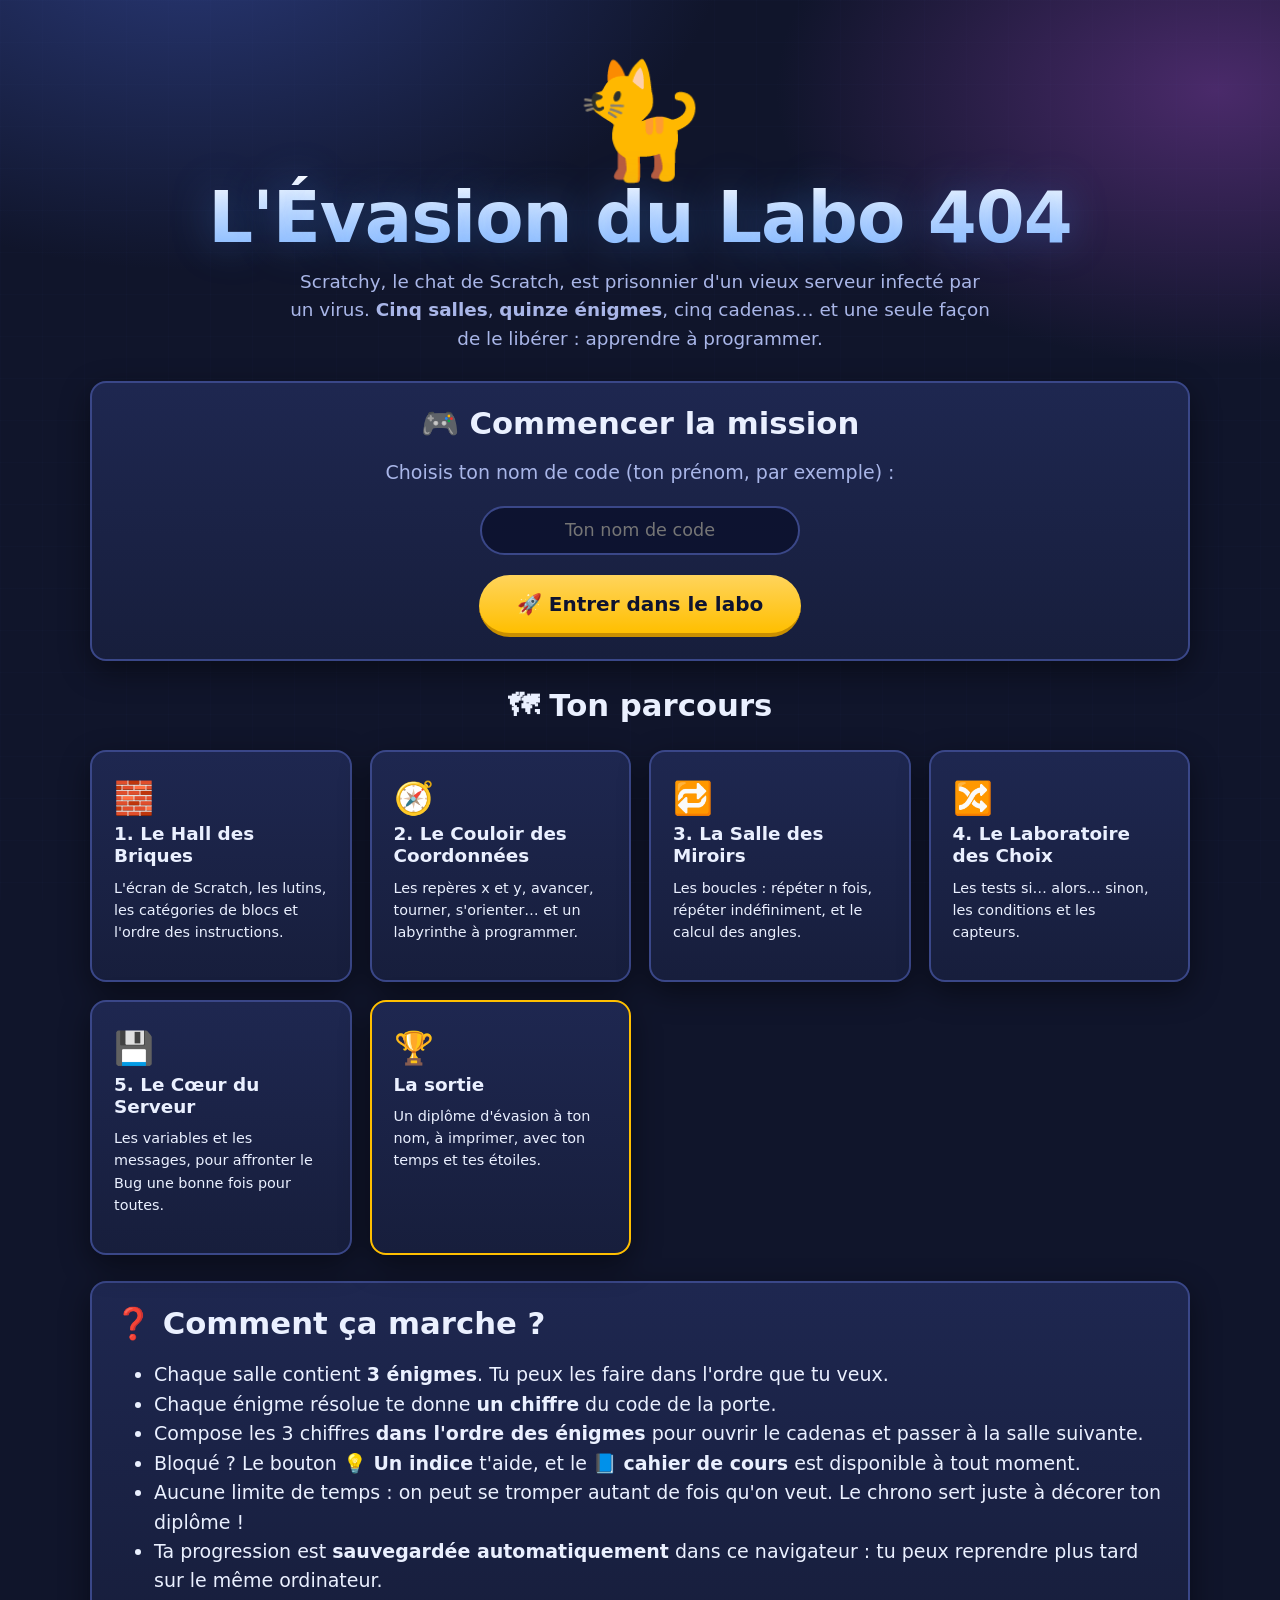
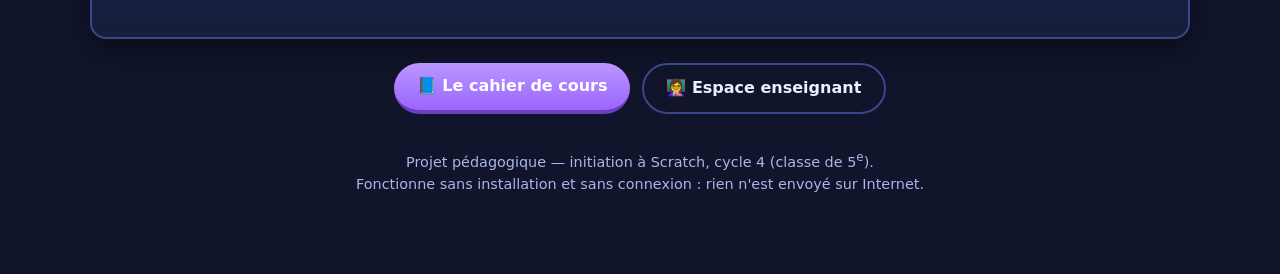
==== jeu.html @ 3a8b8c54 "Ajoute l'escape game pédagogique « L'Évasion du Labo 404 » Site statique (HTML/CSS/JS sans dépendanc" ====
<!DOCTYPE html>
<html lang="fr">
<head>
<meta charset="utf-8">
<meta name="viewport" content="width=device-width, initial-scale=1">
<title>L'Évasion du Labo 404 — la mission</title>
<link rel="stylesheet" href="css/style.css">
<link rel="stylesheet" href="css/blocs.css">
<link rel="icon" href="data:image/svg+xml,<svg xmlns='http://www.w3.org/2000/svg' viewBox='0 0 100 100'><text y='.9em' font-size='90'>🐈</text></svg>">
</head>
<body>

<header class="hud">
  <span class="hud__logo">🐈 Labo 404</span>
  <span class="hud__info">🕵 <span id="pseudo">…</span></span>
  <span class="hud__info">⏱ <span id="chrono">00:00</span></span>
  <span class="hud__info" id="num-salle">Salle 1/5</span>
  <div class="barre-progression" title="Progression totale">
    <div class="barre-progression__jauge" id="jauge"></div>
  </div>
  <span class="hud__espace"></span>
  <button class="btn btn--fantome" id="btn-memo">📘 Cours</button>
  <button class="btn btn--fantome" id="btn-son" aria-label="Couper le son">🔊</button>
  <button class="btn btn--fantome" id="btn-quitter">🚪 Accueil</button>
</header>

<main class="page conteneur" id="scene"></main>

<div id="modale-hote"></div>

<script src="js/blocs.js"></script>
<script src="js/cours.js"></script>
<script src="js/memo.js"></script>
<script src="js/salles.js"></script>
<script src="js/audio.js"></script>
<script src="js/progression.js"></script>
<script src="js/jeu.js"></script>
</body>
</html>
---- css/style.css ----
/* =========================================================
   L'ÉVASION DU LABO 404 — feuille de style principale
   Escape game pédagogique — initiation à Scratch (5e)
   ========================================================= */

:root {
  --fond:        #10152b;
  --fond-2:      #171e3c;
  --panneau:     #1e2750;
  --panneau-2:   #263268;
  --bord:        #3a4788;
  --texte:       #eaf0ff;
  --texte-doux:  #a9b6e8;
  --bleu:        #4c97ff;
  --violet:      #9966ff;
  --jaune:       #ffbf00;
  --orange:      #ffab19;
  --vert:        #59c059;
  --rouge:       #ff6680;
  --cyan:        #5cb1d6;

  --rayon:       16px;
  --rayon-s:     10px;
  --ombre:       0 10px 30px rgba(0, 0, 0, .45);
  --police:      "Trebuchet MS", "Segoe UI", system-ui, -apple-system, sans-serif;
}

* { box-sizing: border-box; }

html, body {
  margin: 0;
  padding: 0;
  min-height: 100%;
}

body {
  font-family: var(--police);
  color: var(--texte);
  background:
    radial-gradient(900px 600px at 15% -10%, #2a3a7a 0%, transparent 60%),
    radial-gradient(800px 500px at 95% 10%, #4a2a6a 0%, transparent 55%),
    var(--fond);
  background-attachment: fixed;
  font-size: clamp(16px, 1.05vw + 13px, 19px);
  line-height: 1.55;
}

/* Petite grille de "circuit imprimé" en fond */
body::before {
  content: "";
  position: fixed;
  inset: 0;
  pointer-events: none;
  z-index: 0;
  opacity: .25;
  background-image:
    linear-gradient(rgba(120, 160, 255, .07) 1px, transparent 1px),
    linear-gradient(90deg, rgba(120, 160, 255, .07) 1px, transparent 1px);
  background-size: 42px 42px;
}

.page { position: relative; z-index: 1; }

h1, h2, h3 { line-height: 1.2; margin: 0 0 .5em; }
h1 { font-size: clamp(1.9rem, 4vw, 3rem); }
h2 { font-size: clamp(1.4rem, 2.4vw, 2rem); }
h3 { font-size: 1.15rem; }
p  { margin: 0 0 1em; }
a  { color: var(--bleu); }

.conteneur {
  width: min(1100px, 94vw);
  margin-inline: auto;
  padding: 24px 0 64px;
}

.centre { text-align: center; }
.muet { color: var(--texte-doux); }
.petit { font-size: .9rem; }
.cache { display: none !important; }

/* ---------------------------------------------------------
   Boutons
   --------------------------------------------------------- */
.btn {
  display: inline-flex;
  align-items: center;
  justify-content: center;
  gap: .5em;
  font-family: inherit;
  font-size: 1rem;
  font-weight: 700;
  color: #0e1330;
  background: linear-gradient(180deg, #ffd45c, var(--jaune));
  border: none;
  border-bottom: 4px solid #c98f00;
  border-radius: 999px;
  padding: .7em 1.4em;
  cursor: pointer;
  text-decoration: none;
  transition: transform .08s ease, filter .15s ease;
}
.btn:hover  { filter: brightness(1.08); }
.btn:active { transform: translateY(3px); border-bottom-width: 1px; }
.btn:focus-visible { outline: 3px solid #fff; outline-offset: 3px; }

.btn--grand { font-size: 1.25rem; padding: .85em 1.9em; }

.btn--bleu   { background: linear-gradient(180deg, #7fb5ff, var(--bleu));  border-bottom-color: #2c6ec9; color: #fff; }
.btn--vert   { background: linear-gradient(180deg, #86dd86, var(--vert));  border-bottom-color: #3a8f3a; color: #0e2a0e; }
.btn--violet { background: linear-gradient(180deg, #bb96ff, var(--violet));border-bottom-color: #6b3fc0; color: #fff; }

.btn--fantome {
  background: transparent;
  color: var(--texte);
  border: 2px solid var(--bord);
  border-bottom-width: 2px;
}
.btn--fantome:active { transform: translateY(2px); }

.btn[disabled] { opacity: .45; cursor: not-allowed; transform: none; }

/* ---------------------------------------------------------
   Cartes et panneaux
   --------------------------------------------------------- */
.carte {
  background: linear-gradient(180deg, var(--panneau), var(--fond-2));
  border: 2px solid var(--bord);
  border-radius: var(--rayon);
  padding: 22px;
  box-shadow: var(--ombre);
}

.encart {
  background: rgba(76, 151, 255, .10);
  border-left: 6px solid var(--bleu);
  border-radius: var(--rayon-s);
  padding: 14px 18px;
  margin: 0 0 16px;
}
.encart--astuce { background: rgba(255, 191, 0, .12); border-left-color: var(--jaune); }
.encart--piege  { background: rgba(255, 102, 128, .12); border-left-color: var(--rouge); }

/* ---------------------------------------------------------
   Page d'accueil
   --------------------------------------------------------- */
.heros {
  text-align: center;
  padding: 40px 0 10px;
}
.heros__titre {
  font-size: clamp(2.2rem, 7vw, 4.4rem);
  letter-spacing: -1px;
  margin-bottom: .1em;
  background: linear-gradient(180deg, #fff, #7fb5ff);
  -webkit-background-clip: text;
  background-clip: text;
  color: transparent;
  text-shadow: 0 0 40px rgba(76, 151, 255, .35);
}
.heros__sous { font-size: 1.15rem; color: var(--texte-doux); max-width: 60ch; margin-inline: auto; }
.heros__chat { font-size: clamp(4rem, 12vw, 7rem); line-height: 1; animation: flotte 3.4s ease-in-out infinite; }
@keyframes flotte { 0%,100% { transform: translateY(0) rotate(-3deg); } 50% { transform: translateY(-14px) rotate(3deg); } }

.grille-cartes {
  display: grid;
  grid-template-columns: repeat(auto-fit, minmax(240px, 1fr));
  gap: 18px;
  margin: 26px 0;
}

.champ-pseudo {
  font-family: inherit;
  font-size: 1.1rem;
  padding: .7em 1em;
  border-radius: 999px;
  border: 2px solid var(--bord);
  background: #0d1330;
  color: var(--texte);
  width: min(320px, 90vw);
  text-align: center;
}
.champ-pseudo:focus { outline: 3px solid var(--bleu); outline-offset: 2px; }

/* ---------------------------------------------------------
   Barre de jeu (HUD)
   --------------------------------------------------------- */
.hud {
  position: sticky;
  top: 0;
  z-index: 40;
  display: flex;
  flex-wrap: wrap;
  align-items: center;
  gap: 10px 16px;
  padding: 10px clamp(12px, 3vw, 28px);
  background: rgba(13, 18, 42, .92);
  backdrop-filter: blur(8px);
  border-bottom: 2px solid var(--bord);
}
.hud__logo { font-weight: 800; letter-spacing: .5px; }
.hud__info {
  display: inline-flex;
  align-items: center;
  gap: .4em;
  background: #0d1330;
  border: 2px solid var(--bord);
  border-radius: 999px;
  padding: .25em .9em;
  font-variant-numeric: tabular-nums;
  font-weight: 700;
  font-size: .95rem;
}
.hud__espace { flex: 1 1 auto; }
.hud .btn { font-size: .9rem; padding: .5em 1em; }

.barre-progression {
  height: 10px;
  background: #0d1330;
  border-radius: 999px;
  overflow: hidden;
  border: 1px solid var(--bord);
  width: min(220px, 40vw);
}
.barre-progression__jauge {
  height: 100%;
  width: 0;
  background: linear-gradient(90deg, var(--vert), var(--jaune));
  transition: width .5s ease;
}

/* ---------------------------------------------------------
   Salle
   --------------------------------------------------------- */
.salle__entete {
  display: flex;
  align-items: center;
  gap: 18px;
  flex-wrap: wrap;
  margin-bottom: 8px;
}
.salle__badge {
  font-size: 2.6rem;
  width: 76px; height: 76px;
  display: grid; place-items: center;
  border-radius: 22px;
  background: #0d1330;
  border: 3px solid var(--bord);
  flex: 0 0 auto;
}
.salle__num { color: var(--texte-doux); text-transform: uppercase; letter-spacing: 2px; font-size: .8rem; font-weight: 700; }

.narration {
  font-size: 1.05rem;
  border-radius: var(--rayon);
  padding: 18px 22px;
  background: rgba(0, 0, 0, .3);
  border: 2px dashed var(--bord);
  margin-bottom: 22px;
}

/* Cartes-énigmes */
.grille-enigmes {
  display: grid;
  grid-template-columns: repeat(auto-fit, minmax(250px, 1fr));
  gap: 18px;
}
.tuile {
  position: relative;
  text-align: left;
  font-family: inherit;
  color: var(--texte);
  background: linear-gradient(180deg, var(--panneau-2), var(--panneau));
  border: 2px solid var(--bord);
  border-radius: var(--rayon);
  padding: 18px;
  cursor: pointer;
  transition: transform .12s ease, box-shadow .18s ease, border-color .18s;
}
.tuile:hover { transform: translateY(-4px); box-shadow: 0 12px 26px rgba(0,0,0,.5); border-color: var(--bleu); }
.tuile__icone { font-size: 2.2rem; }
.tuile__titre { font-weight: 800; margin: 6px 0 4px; font-size: 1.1rem; }
.tuile__etat { font-size: .88rem; color: var(--texte-doux); }
.tuile--ok { border-color: var(--vert); background: linear-gradient(180deg, #23503a, #1a3b2c); }
.tuile--ok .tuile__etat { color: #9df09d; }
.tuile__puce {
  position: absolute; top: 12px; right: 12px;
  font-size: 1.4rem;
}

/* Cadenas */
.cadenas {
  margin-top: 24px;
  text-align: center;
  background: linear-gradient(180deg, #2a2144, #1a1430);
  border: 2px solid #6b4fa8;
}
.cadenas__molettes { display: flex; justify-content: center; gap: 12px; margin: 16px 0; }
.molette {
  width: 62px; height: 78px;
  font-size: 2rem; font-weight: 800; text-align: center;
  font-family: "Courier New", monospace;
  color: var(--jaune);
  background: #0b0f24;
  border: 3px solid #6b4fa8;
  border-radius: 12px;
}
.molette:focus { outline: 3px solid var(--jaune); outline-offset: 2px; }
.cadenas--secoue { animation: secoue .4s; }
@keyframes secoue {
  0%,100% { transform: translateX(0); }
  20% { transform: translateX(-10px); }
  40% { transform: translateX(10px); }
  60% { transform: translateX(-6px); }
  80% { transform: translateX(6px); }
}

/* Inventaire des fragments */
.fragments { display: flex; gap: 8px; flex-wrap: wrap; align-items: center; justify-content: center; }
.fragment {
  width: 44px; height: 52px;
  display: grid; place-items: center;
  border-radius: 8px;
  font-weight: 800; font-size: 1.3rem;
  background: #0b0f24;
  border: 2px dashed var(--bord);
  color: var(--texte-doux);
}
.fragment--trouve { border-style: solid; border-color: var(--jaune); color: var(--jaune); box-shadow: 0 0 14px rgba(255,191,0,.35); }

/* ---------------------------------------------------------
   Fenêtre modale (énigme, mémo…)
   --------------------------------------------------------- */
.modale {
  position: fixed;
  inset: 0;
  z-index: 100;
  display: grid;
  place-items: start center;
  padding: 3vh 2vw;
  background: rgba(6, 9, 22, .82);
  overflow-y: auto;
  animation: apparait .18s ease;
}
@keyframes apparait { from { opacity: 0; } to { opacity: 1; } }

.modale__boite {
  width: min(880px, 96vw);
  background: linear-gradient(180deg, var(--panneau), var(--fond-2));
  border: 2px solid var(--bord);
  border-radius: var(--rayon);
  box-shadow: var(--ombre);
  padding: clamp(16px, 3vw, 30px);
  margin-bottom: 4vh;
}
.modale__entete { display: flex; align-items: flex-start; gap: 12px; margin-bottom: 12px; }
.modale__titre { flex: 1; margin: 0; }
.modale__fermer {
  background: transparent; border: 2px solid var(--bord); color: var(--texte);
  border-radius: 50%; width: 40px; height: 40px; font-size: 1.2rem; cursor: pointer; flex: 0 0 auto;
}
.modale__fermer:hover { border-color: var(--rouge); color: var(--rouge); }

.consigne {
  background: rgba(76,151,255,.12);
  border-left: 6px solid var(--bleu);
  border-radius: var(--rayon-s);
  padding: 12px 16px;
  margin-bottom: 18px;
  font-size: 1.02rem;
}

.actions {
  display: flex;
  flex-wrap: wrap;
  gap: 12px;
  align-items: center;
  margin-top: 20px;
}

/* Retour (bon / mauvais) */
.retour {
  margin-top: 16px;
  padding: 14px 18px;
  border-radius: var(--rayon-s);
  font-weight: 600;
  border: 2px solid;
}
.retour--ok      { background: rgba(89,192,89,.16); border-color: var(--vert); }
.retour--erreur  { background: rgba(255,102,128,.14); border-color: var(--rouge); }
.retour--indice  { background: rgba(255,191,0,.14); border-color: var(--jaune); }

/* ---------------------------------------------------------
   Énigmes : QCM
   --------------------------------------------------------- */
.options { display: grid; gap: 12px; }
.option {
  display: flex; align-items: center; gap: 14px;
  text-align: left;
  font-family: inherit; font-size: 1rem; color: var(--texte);
  background: var(--panneau-2);
  border: 2px solid var(--bord);
  border-radius: var(--rayon-s);
  padding: 12px 16px;
  cursor: pointer;
  transition: border-color .15s, transform .1s, background .15s;
}
.option:hover { border-color: var(--bleu); transform: translateX(4px); }
.option__lettre {
  flex: 0 0 auto;
  width: 34px; height: 34px;
  display: grid; place-items: center;
  border-radius: 50%;
  background: #0d1330; border: 2px solid var(--bord);
  font-weight: 800;
}
.option--choisie { border-color: var(--jaune); background: rgba(255,191,0,.12); }
.option--juste   { border-color: var(--vert); background: rgba(89,192,89,.18); }
.option--faux    { border-color: var(--rouge); background: rgba(255,102,128,.14); }
.option[disabled] { cursor: default; transform: none; }

/* ---------------------------------------------------------
   Énigmes : association (relier)
   --------------------------------------------------------- */
.assoc { display: grid; grid-template-columns: 1fr 1fr; gap: 14px; }
.assoc__colonne { display: grid; gap: 10px; align-content: start; }
.assoc__titre { font-size: .82rem; text-transform: uppercase; letter-spacing: 1.5px; color: var(--texte-doux); font-weight: 800; }
.jeton {
  font-family: inherit; font-size: 1rem; color: var(--texte);
  background: var(--panneau-2); border: 2px solid var(--bord);
  border-radius: var(--rayon-s); padding: 12px 14px; cursor: pointer;
  display: flex; align-items: center; gap: 10px;
  transition: transform .1s, border-color .15s;
}
.jeton:hover { border-color: var(--bleu); }
.jeton--actif { border-color: var(--jaune); background: rgba(255,191,0,.14); transform: scale(1.03); }
.jeton--lie { border-color: var(--vert); background: rgba(89,192,89,.15); }
.jeton--lie::after { content: attr(data-paire); margin-left: auto; font-weight: 800; color: var(--vert); }
.jeton[disabled] { cursor: default; opacity: .9; }
.pastille { width: 22px; height: 22px; border-radius: 6px; border: 2px solid rgba(255,255,255,.5); flex: 0 0 auto; }

/* ---------------------------------------------------------
   Énigmes : remise en ordre
   --------------------------------------------------------- */
.liste-ordre { display: grid; gap: 10px; margin: 0; padding: 0; list-style: none; }
.item-ordre {
  display: flex; align-items: center; gap: 10px;
  background: rgba(0,0,0,.25);
  border: 2px solid transparent;
  border-radius: var(--rayon-s);
  padding: 8px;
}
.item-ordre--saisi { border-color: var(--jaune); opacity: .55; }
.item-ordre__poignee {
  cursor: grab; font-size: 1.3rem; color: var(--texte-doux);
  padding: 0 4px; user-select: none; touch-action: none;
}
.item-ordre__fleches { display: grid; gap: 4px; margin-left: auto; }
.mini-btn {
  width: 34px; height: 26px;
  background: var(--panneau-2); color: var(--texte);
  border: 2px solid var(--bord); border-radius: 6px;
  cursor: pointer; font-size: .8rem; line-height: 1;
}
.mini-btn:hover { border-color: var(--bleu); }
.item-ordre__rang {
  width: 28px; height: 28px; flex: 0 0 auto;
  display: grid; place-items: center;
  border-radius: 50%; background: #0d1330; border: 2px solid var(--bord);
  font-weight: 800; font-size: .85rem;
}

/* ---------------------------------------------------------
   Énigmes : grille / labyrinthe
   --------------------------------------------------------- */
.labo { display: grid; grid-template-columns: minmax(240px, 1fr) minmax(240px, 1fr); gap: 18px; align-items: start; }
@media (max-width: 720px) { .labo { grid-template-columns: 1fr; } .assoc { grid-template-columns: 1fr; } }

.grille-jeu {
  display: grid;
  gap: 4px;
  background: #0b0f24;
  border: 3px solid var(--bord);
  border-radius: var(--rayon-s);
  padding: 8px;
}
.case {
  aspect-ratio: 1 / 1;
  border-radius: 6px;
  background: #172047;
  display: grid; place-items: center;
  font-size: clamp(1.1rem, 3.4vw, 1.8rem);
  position: relative;
}
.case--mur { background: #4a2a2a; border: 2px solid #7a4040; }
.case--sortie { background: rgba(89,192,89,.22); border: 2px dashed var(--vert); }
.pion {
  position: absolute; inset: 0;
  display: grid; place-items: center;
  font-size: clamp(1.3rem, 4vw, 2rem);
  transition: transform .3s ease;
}
.pion__dir {
  position: absolute;
  right: 2px;
  bottom: 0;
  font-size: .62em;
  text-shadow: 0 0 4px #000;
}
.pion--cogne { animation: cogne .4s; }
@keyframes cogne { 0%,100% { transform: scale(1); } 50% { transform: scale(1.3) rotate(12deg); } }

.programme {
  min-height: 120px;
  background: rgba(0,0,0,.28);
  border: 2px dashed var(--bord);
  border-radius: var(--rayon-s);
  padding: 10px;
  display: grid;
  gap: 6px;
  align-content: start;
}
.programme__vide { color: var(--texte-doux); font-size: .92rem; text-align: center; padding: 18px 6px; }
.palette { display: grid; gap: 8px; }
.palette__titre, .programme__titre {
  font-size: .8rem; text-transform: uppercase; letter-spacing: 1.5px;
  color: var(--texte-doux); font-weight: 800; margin-bottom: 8px;
}
.programme__titre { margin-top: 20px; }
.ligne-prog { display: flex; align-items: center; gap: 8px; }
.ligne-prog__supprimer {
  background: transparent; border: 2px solid var(--bord); color: var(--rouge);
  border-radius: 6px; width: 28px; height: 28px; cursor: pointer; flex: 0 0 auto; font-size: .9rem;
}
.bloc--surligne { outline: 3px solid #fff; outline-offset: 2px; }

/* ---------------------------------------------------------
   Fiches de cours (mémo)
   --------------------------------------------------------- */
.fiche { margin-bottom: 26px; }
.fiche__entete { display: flex; align-items: center; gap: 14px; margin-bottom: 10px; }
.fiche__icone { font-size: 2rem; }
.fiche ul { margin: 0 0 1em; padding-left: 1.3em; }
.fiche li { margin-bottom: .45em; }
.fiche__demo { display: flex; flex-wrap: wrap; gap: 18px; align-items: flex-start; margin: 14px 0; }

.sommaire { display: flex; flex-wrap: wrap; gap: 10px; margin-bottom: 26px; }
.sommaire a {
  text-decoration: none; color: var(--texte);
  background: var(--panneau-2); border: 2px solid var(--bord);
  border-radius: 999px; padding: .45em 1em; font-weight: 700; font-size: .95rem;
}
.sommaire a:hover { border-color: var(--bleu); }

.tableau {
  width: 100%; border-collapse: collapse; margin-bottom: 1em;
  background: rgba(0,0,0,.2); border-radius: var(--rayon-s); overflow: hidden;
}
.tableau th, .tableau td { padding: 10px 12px; text-align: left; border-bottom: 1px solid var(--bord); }
.tableau th { background: rgba(76,151,255,.16); font-size: .9rem; text-transform: uppercase; letter-spacing: 1px; }
.tableau tr:last-child td { border-bottom: none; }

/* ---------------------------------------------------------
   Écran de victoire / diplôme
   --------------------------------------------------------- */
.diplome {
  background: linear-gradient(180deg, #fffdf5, #ffeec9);
  color: #2a2000;
  border: 8px double #c98f00;
  border-radius: var(--rayon);
  padding: 30px;
  text-align: center;
  max-width: 720px;
  margin-inline: auto;
}
.diplome h2 { color: #7a5600; font-size: 2rem; }
.diplome__nom { font-size: 2rem; font-weight: 800; margin: 10px 0; color: #14306b; }
.diplome__stats { display: flex; justify-content: center; gap: 26px; flex-wrap: wrap; margin: 18px 0; }
.diplome__stat b { display: block; font-size: 1.5rem; }

.confetti {
  position: fixed; top: -20px; width: 12px; height: 18px;
  z-index: 200; pointer-events: none; border-radius: 3px;
  animation: tombe linear forwards;
}
@keyframes tombe {
  to { transform: translateY(105vh) rotate(720deg); opacity: .1; }
}

@media print {
  body { background: #fff; color: #000; }
  body::before { display: none; }
  .hud, .actions, .btn, .no-print { display: none !important; }
  .diplome { border-color: #333; box-shadow: none; }
}

/* Accessibilité : réduire les animations si demandé */
@media (prefers-reduced-motion: reduce) {
  *, *::before, *::after { animation-duration: .01ms !important; transition-duration: .01ms !important; }
}
---- css/blocs.css ----
/* =========================================================
   Rendu des blocs façon Scratch 3 (HTML + CSS uniquement)
   ========================================================= */

.bloc {
  --couleur: #4c97ff;
  --couleur-fonce: #3373cc;
  position: relative;
  display: inline-flex;
  align-items: center;
  flex-wrap: wrap;
  gap: 6px;
  background: var(--couleur);
  color: #fff;
  font-family: "Trebuchet MS", "Segoe UI", system-ui, sans-serif;
  font-weight: 700;
  font-size: .95rem;
  line-height: 1.2;
  padding: 10px 14px;
  border-radius: 6px;
  border-bottom: 3px solid var(--couleur-fonce);
  box-shadow: 0 2px 0 rgba(0, 0, 0, .18);
  text-align: left;
  user-select: none;
}

/* Le petit ergot sous le bloc, pour l'emboîtement */
.bloc::after {
  content: "";
  position: absolute;
  left: 16px;
  bottom: -6px;
  width: 22px;
  height: 6px;
  background: var(--couleur);
  border-radius: 0 0 4px 4px;
}

/* Bloc "chapeau" : arrondi en haut, rien ne peut s'y emboîter */
.bloc--chapeau { border-radius: 18px 18px 6px 6px; padding-top: 14px; }

/* Bloc booléen : hexagone (les conditions) */
.bloc--booleen {
  border-radius: 999px;
  clip-path: polygon(10px 0, 100% 0, calc(100% - 10px) 100%, 0 100%);
  padding: 8px 20px;
  border-bottom: none;
  font-size: .9rem;
}
.bloc--booleen::after { display: none; }

/* Champ ovale (valeur modifiable) */
.bloc__champ {
  display: inline-flex;
  align-items: center;
  justify-content: center;
  min-width: 28px;
  padding: 2px 10px;
  background: #fff;
  color: #303030;
  border-radius: 999px;
  font-weight: 700;
  font-size: .9rem;
}
.bloc__champ--liste {
  background: rgba(0, 0, 0, .18);
  color: #fff;
  border-radius: 6px;
}

/* Emplacement à compléter (trou) */
.trou {
  display: inline-flex;
  align-items: center;
  justify-content: center;
  min-width: 54px;
  min-height: 30px;
  padding: 2px 8px;
  background: rgba(0, 0, 0, .35);
  border: 2px dashed rgba(255, 255, 255, .75);
  border-radius: 8px;
  color: rgba(255, 255, 255, .85);
  cursor: pointer;
  font-weight: 700;
}
.trou:hover { background: rgba(0, 0, 0, .5); border-color: #fff; }
.trou--actif { border-color: var(--jaune, #ffbf00); background: rgba(255, 191, 0, .25); }
.trou--rempli { border-style: solid; padding: 2px 4px; background: rgba(0, 0, 0, .22); }
.trou input {
  width: 52px;
  font-family: inherit;
  font-weight: 800;
  font-size: 1rem;
  text-align: center;
  border: none;
  border-radius: 999px;
  padding: 4px 0;
  background: #fff;
  color: #303030;
}
.trou .bloc { font-size: .85rem; padding: 6px 10px; }
.trou .bloc::after { display: none; }

/* Bloc en C (répéter, si…alors) */
.bloc-c {
  --couleur: #ffab19;
  --couleur-fonce: #cf8b17;
  display: inline-block;
  min-width: 190px;
}
.bloc-c__haut,
.bloc-c__bas {
  background: var(--couleur);
  color: #fff;
  font-weight: 700;
  font-size: .95rem;
  padding: 10px 14px;
  display: flex;
  align-items: center;
  gap: 6px;
  flex-wrap: wrap;
}
.bloc-c__haut { border-radius: 6px 6px 0 0; }
.bloc-c__bas  { border-radius: 0 0 6px 6px; min-height: 16px; padding: 6px 14px; border-bottom: 3px solid var(--couleur-fonce); position: relative; }
.bloc-c__bas::after {
  content: "";
  position: absolute; left: 16px; bottom: -6px;
  width: 22px; height: 6px;
  background: var(--couleur); border-radius: 0 0 4px 4px;
}
.bloc-c__corps {
  border-left: 16px solid var(--couleur);
  padding: 8px 8px 8px 10px;
  display: grid;
  gap: 10px;
  justify-items: start;
  background: rgba(0, 0, 0, .16);
  min-height: 34px;
}

/* Pile de blocs emboîtés */
.pile { display: grid; gap: 8px; justify-items: start; }
.pile .bloc, .pile .bloc-c { width: auto; }

/* Palette de couleurs Scratch par catégorie */
.bloc--mouvement,  .bloc-c--mouvement  { --couleur: #4c97ff; --couleur-fonce: #3373cc; }
.bloc--apparence,  .bloc-c--apparence  { --couleur: #9966ff; --couleur-fonce: #774dcb; }
.bloc--son,        .bloc-c--son        { --couleur: #cf63cf; --couleur-fonce: #bd42bd; }
.bloc--evenements, .bloc-c--evenements { --couleur: #ffbf00; --couleur-fonce: #cc9900; }
.bloc--controle,   .bloc-c--controle   { --couleur: #ffab19; --couleur-fonce: #cf8b17; }
.bloc--capteurs,   .bloc-c--capteurs   { --couleur: #5cb1d6; --couleur-fonce: #2e8eb8; }
.bloc--operateurs, .bloc-c--operateurs { --couleur: #59c059; --couleur-fonce: #389438; }
.bloc--variables,  .bloc-c--variables  { --couleur: #ff8c1a; --couleur-fonce: #db6e00; }
.bloc--stylo,      .bloc-c--stylo      { --couleur: #0fbd8c; --couleur-fonce: #0b8e69; }

/* Bloc cliquable (palette d'une énigme) */
.bloc--cliquable { cursor: pointer; transition: transform .1s ease, filter .15s; }
.bloc--cliquable:hover { filter: brightness(1.12); transform: translateX(3px); }
.bloc--cliquable:active { transform: scale(.97); }

/* Pastille de couleur utilisée dans les fiches */
.puce-couleur {
  display: inline-block;
  width: 14px; height: 14px;
  border-radius: 4px;
  vertical-align: -2px;
  margin-right: 6px;
  border: 1px solid rgba(255, 255, 255, .4);
}
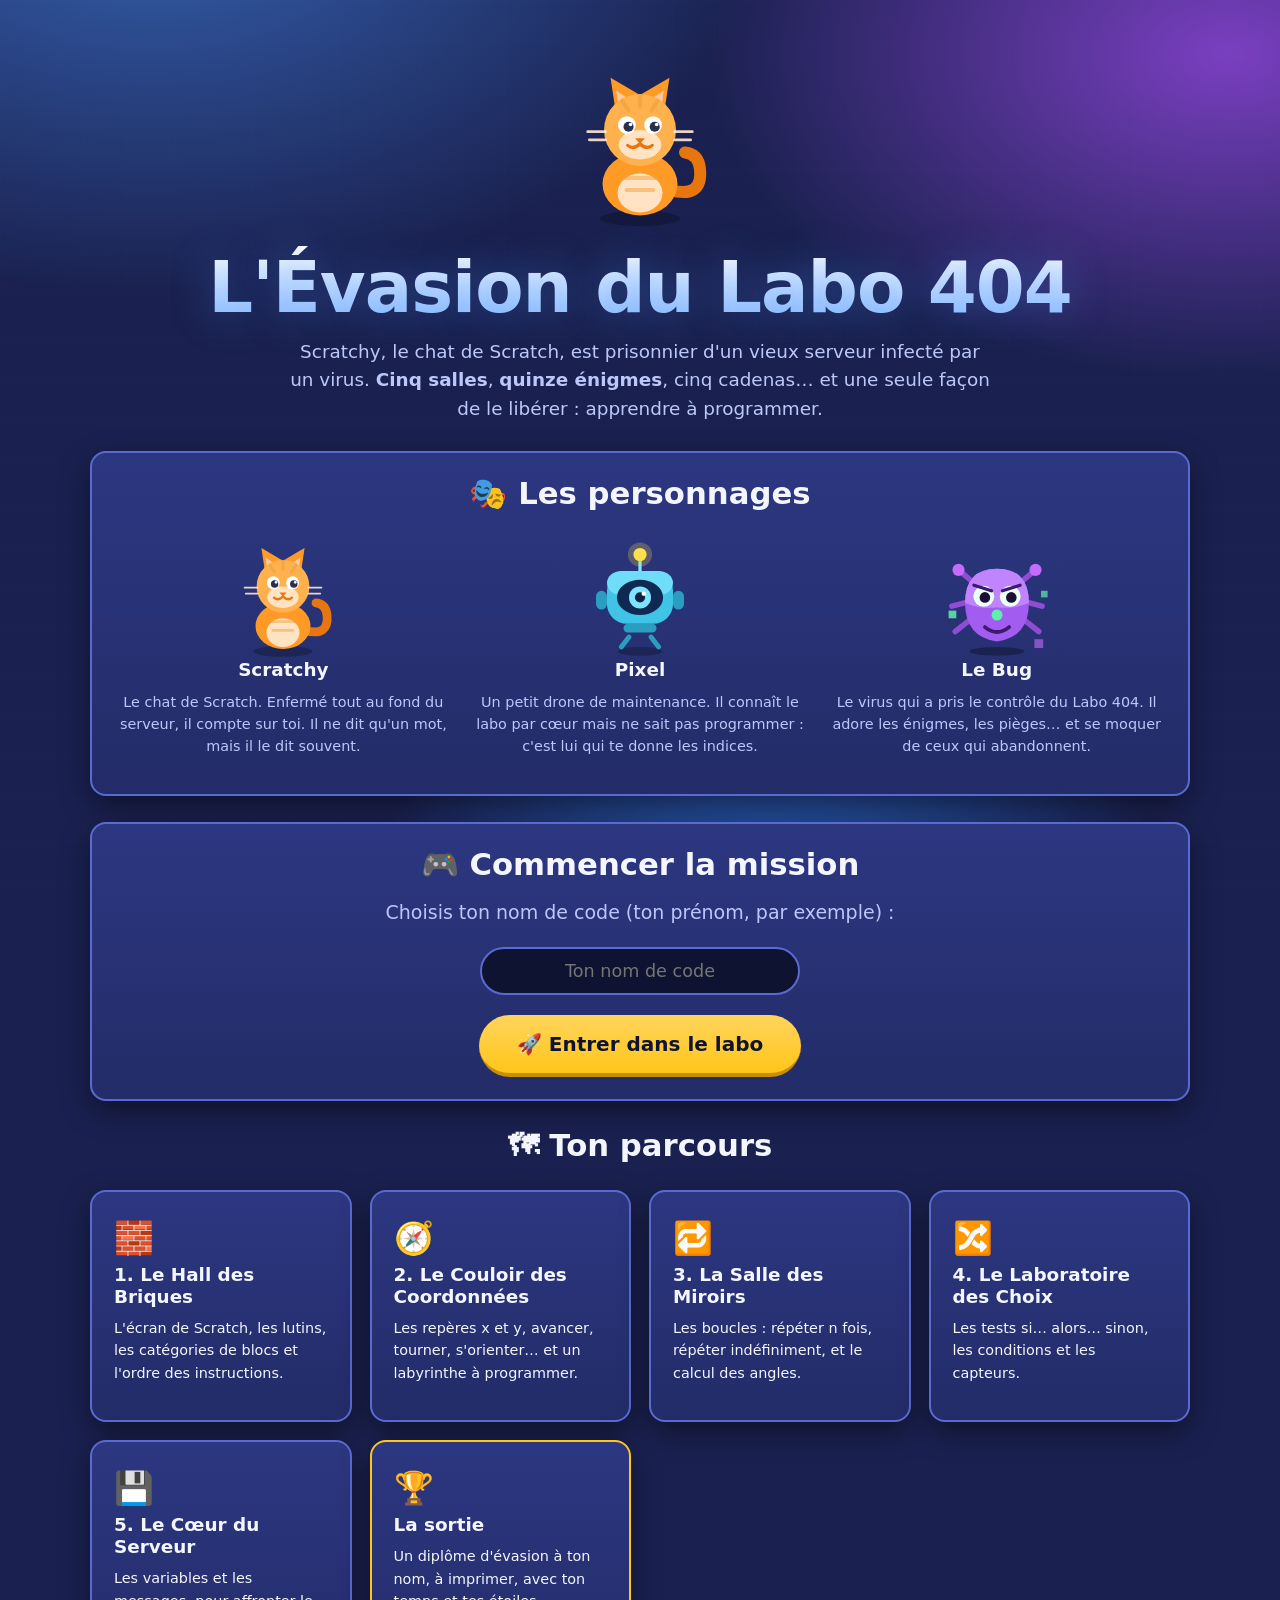
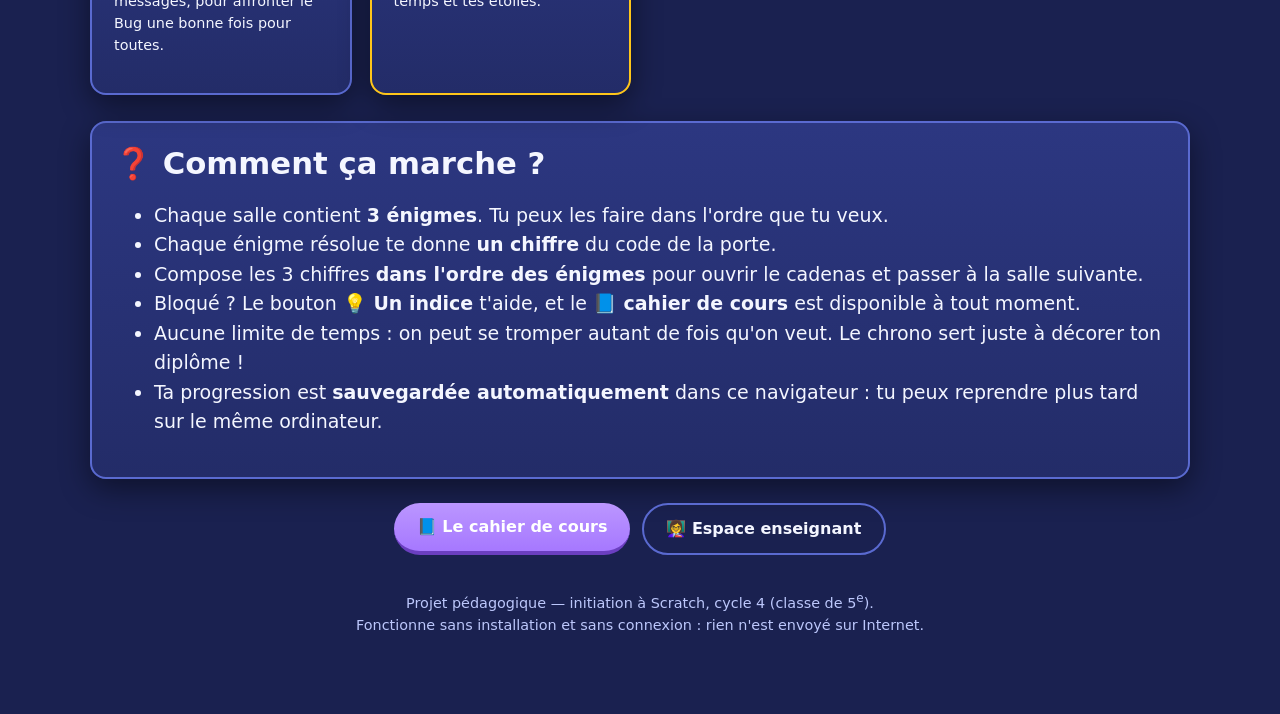
==== commit 408acf8c: "Protège le corrigé, met en scène le scénario et enrichit les illustrations Trois évolutions demandée" ====
--- a/jeu.html
+++ b/jeu.html
@@ -29,6 +29,7 @@
 <div id="modale-hote"></div>
 
 <script src="js/blocs.js"></script>
+<script src="js/illustrations.js"></script>
 <script src="js/cours.js"></script>
 <script src="js/memo.js"></script>
 <script src="js/salles.js"></script>
--- a/css/style.css
+++ b/css/style.css
@@ -4,20 +4,21 @@
    ========================================================= */
 
 :root {
-  --fond:        #10152b;
-  --fond-2:      #171e3c;
-  --panneau:     #1e2750;
-  --panneau-2:   #263268;
-  --bord:        #3a4788;
-  --texte:       #eaf0ff;
-  --texte-doux:  #a9b6e8;
+  --fond:        #1a2150;
+  --fond-2:      #232c68;
+  --panneau:     #2c3781;
+  --panneau-2:   #3a4699;
+  --bord:        #5a6ad0;
+  --texte:       #f4f6ff;
+  --texte-doux:  #bcc7fb;
   --bleu:        #4c97ff;
-  --violet:      #9966ff;
-  --jaune:       #ffbf00;
+  --violet:      #a678ff;
+  --jaune:       #ffc61a;
   --orange:      #ffab19;
-  --vert:        #59c059;
-  --rouge:       #ff6680;
+  --vert:        #5ecf5e;
+  --rouge:       #ff6b8b;
   --cyan:        #5cb1d6;
+  --accent:      #4c97ff;   /* couleur de la salle en cours */
 
   --rayon:       16px;
   --rayon-s:     10px;
@@ -37,10 +38,12 @@
   font-family: var(--police);
   color: var(--texte);
   background:
-    radial-gradient(900px 600px at 15% -10%, #2a3a7a 0%, transparent 60%),
-    radial-gradient(800px 500px at 95% 10%, #4a2a6a 0%, transparent 55%),
+    radial-gradient(1000px 650px at 12% -12%, color-mix(in srgb, var(--accent) 55%, transparent) 0%, transparent 62%),
+    radial-gradient(900px 560px at 96% 6%, #7a3fc0 0%, transparent 58%),
+    radial-gradient(700px 500px at 60% 105%, #2b6fd6 0%, transparent 60%),
     var(--fond);
   background-attachment: fixed;
+  transition: background .6s ease;
   font-size: clamp(16px, 1.05vw + 13px, 19px);
   line-height: 1.55;
 }
@@ -277,8 +280,20 @@
   cursor: pointer;
   transition: transform .12s ease, box-shadow .18s ease, border-color .18s;
 }
-.tuile:hover { transform: translateY(-4px); box-shadow: 0 12px 26px rgba(0,0,0,.5); border-color: var(--bleu); }
-.tuile__icone { font-size: 2.2rem; }
+.tuile::before {
+  content: "";
+  position: absolute; left: 0; right: 0; top: 0; height: 6px;
+  background: var(--accent);
+}
+.tuile:hover { transform: translateY(-4px) rotate(-.6deg); box-shadow: 0 14px 30px rgba(0,0,0,.5); border-color: var(--accent); }
+.tuile__icone {
+  font-size: 2rem;
+  width: 54px; height: 54px;
+  display: grid; place-items: center;
+  border-radius: 16px;
+  background: color-mix(in srgb, var(--accent) 30%, transparent);
+  border: 2px solid color-mix(in srgb, var(--accent) 60%, transparent);
+}
 .tuile__titre { font-weight: 800; margin: 6px 0 4px; font-size: 1.1rem; }
 .tuile__etat { font-size: .88rem; color: var(--texte-doux); }
 .tuile--ok { border-color: var(--vert); background: linear-gradient(180deg, #23503a, #1a3b2c); }
@@ -389,6 +404,8 @@
 .retour--ok      { background: rgba(89,192,89,.16); border-color: var(--vert); }
 .retour--erreur  { background: rgba(255,102,128,.14); border-color: var(--rouge); }
 .retour--indice  { background: rgba(255,191,0,.14); border-color: var(--jaune); }
+/* Quand l'indice est donné par un personnage, sa bulle suffit. */
+.retour--indice:has(.dialogue) { background: none; border: none; padding: 0; }
 
 /* ---------------------------------------------------------
    Énigmes : QCM
@@ -587,6 +604,101 @@
   to { transform: translateY(105vh) rotate(720deg); opacity: .1; }
 }
 
+/* ---------------------------------------------------------
+   Décors et personnages
+   --------------------------------------------------------- */
+.bandeau {
+  position: relative;
+  border-radius: var(--rayon);
+  overflow: hidden;
+  border: 2px solid var(--bord);
+  margin-bottom: 20px;
+  background: #141a3d;
+  box-shadow: var(--ombre);
+}
+.bandeau .decor { display: block; width: 100%; height: clamp(120px, 17vw, 190px); }
+.bandeau__voile {
+  display: flex; align-items: center; gap: 16px;
+  padding: 14px clamp(16px, 3vw, 30px);
+  background: linear-gradient(180deg, rgba(10,14,38,.55), rgba(10,14,38,.92));
+  border-top: 2px solid var(--accent);
+}
+.bandeau__titre { margin: 0; text-shadow: 0 3px 12px rgba(0,0,0,.7); }
+.bandeau__icone {
+  font-size: 2.2rem; flex: 0 0 auto;
+  width: 62px; height: 62px;
+  display: grid; place-items: center;
+  border-radius: 18px;
+  background: color-mix(in srgb, var(--accent) 32%, transparent);
+  border: 2px solid var(--accent);
+}
+.bandeau__num {
+  color: var(--jaune); text-transform: uppercase;
+  letter-spacing: 2.5px; font-size: .8rem; font-weight: 800;
+}
+
+/* Bulles de dialogue */
+.dialogue {
+  display: flex;
+  align-items: flex-start;
+  gap: 14px;
+  margin: 0 0 16px;
+}
+.dialogue__avatar { flex: 0 0 auto; width: 74px; filter: drop-shadow(0 4px 8px rgba(0,0,0,.45)); }
+.dialogue__avatar svg { display: block; width: 100%; height: auto; }
+.dialogue__bulle {
+  position: relative;
+  flex: 1;
+  background: linear-gradient(180deg, var(--panneau-2), var(--panneau));
+  border: 2px solid var(--bord);
+  border-radius: 18px;
+  padding: 13px 18px;
+}
+.dialogue__bulle::before {
+  content: "";
+  position: absolute;
+  left: -11px; top: 26px;
+  width: 0; height: 0;
+  border: 11px solid transparent;
+  border-right-color: var(--bord);
+  border-left: 0;
+}
+.dialogue__nom {
+  font-size: .74rem; font-weight: 800;
+  letter-spacing: 2px; text-transform: uppercase;
+  margin-bottom: 3px;
+}
+.dialogue--pixel    .dialogue__bulle { border-color: #3fc4e8; }
+.dialogue--pixel    .dialogue__bulle::before { border-right-color: #3fc4e8; }
+.dialogue--pixel    .dialogue__nom { color: #7fe3ff; }
+.dialogue--bug      .dialogue__bulle { border-color: #a35cf0; background: linear-gradient(180deg, #3d2569, #2a1a4a); }
+.dialogue--bug      .dialogue__bulle::before { border-right-color: #a35cf0; }
+.dialogue--bug      .dialogue__nom { color: #d6a8ff; }
+.dialogue--bug      .dialogue__texte { font-style: italic; }
+.dialogue--scratchy .dialogue__bulle { border-color: #ff9a26; }
+.dialogue--scratchy .dialogue__bulle::before { border-right-color: #ff9a26; }
+.dialogue--scratchy .dialogue__nom { color: #ffb14d; }
+
+/* Mise en scène d'une énigme */
+.mise-en-scene {
+  background: rgba(0, 0, 0, .28);
+  border: 2px dashed var(--bord);
+  border-left: 6px solid var(--jaune);
+  border-radius: var(--rayon-s);
+  padding: 12px 18px;
+  margin-bottom: 16px;
+  font-style: italic;
+}
+
+/* Écrans de récit (prologue, transitions, épilogue) */
+.recit { max-width: 760px; margin-inline: auto; }
+.recit .dialogue { margin-bottom: 20px; }
+
+@media (max-width: 560px) {
+  .dialogue__avatar { width: 56px; }
+  .bandeau__voile { background: linear-gradient(180deg, rgba(16,20,48,.35) 0%, rgba(16,20,48,.9) 100%); }
+}
+
 @media print {
   body { background: #fff; color: #000; }
   body::before { display: none; }
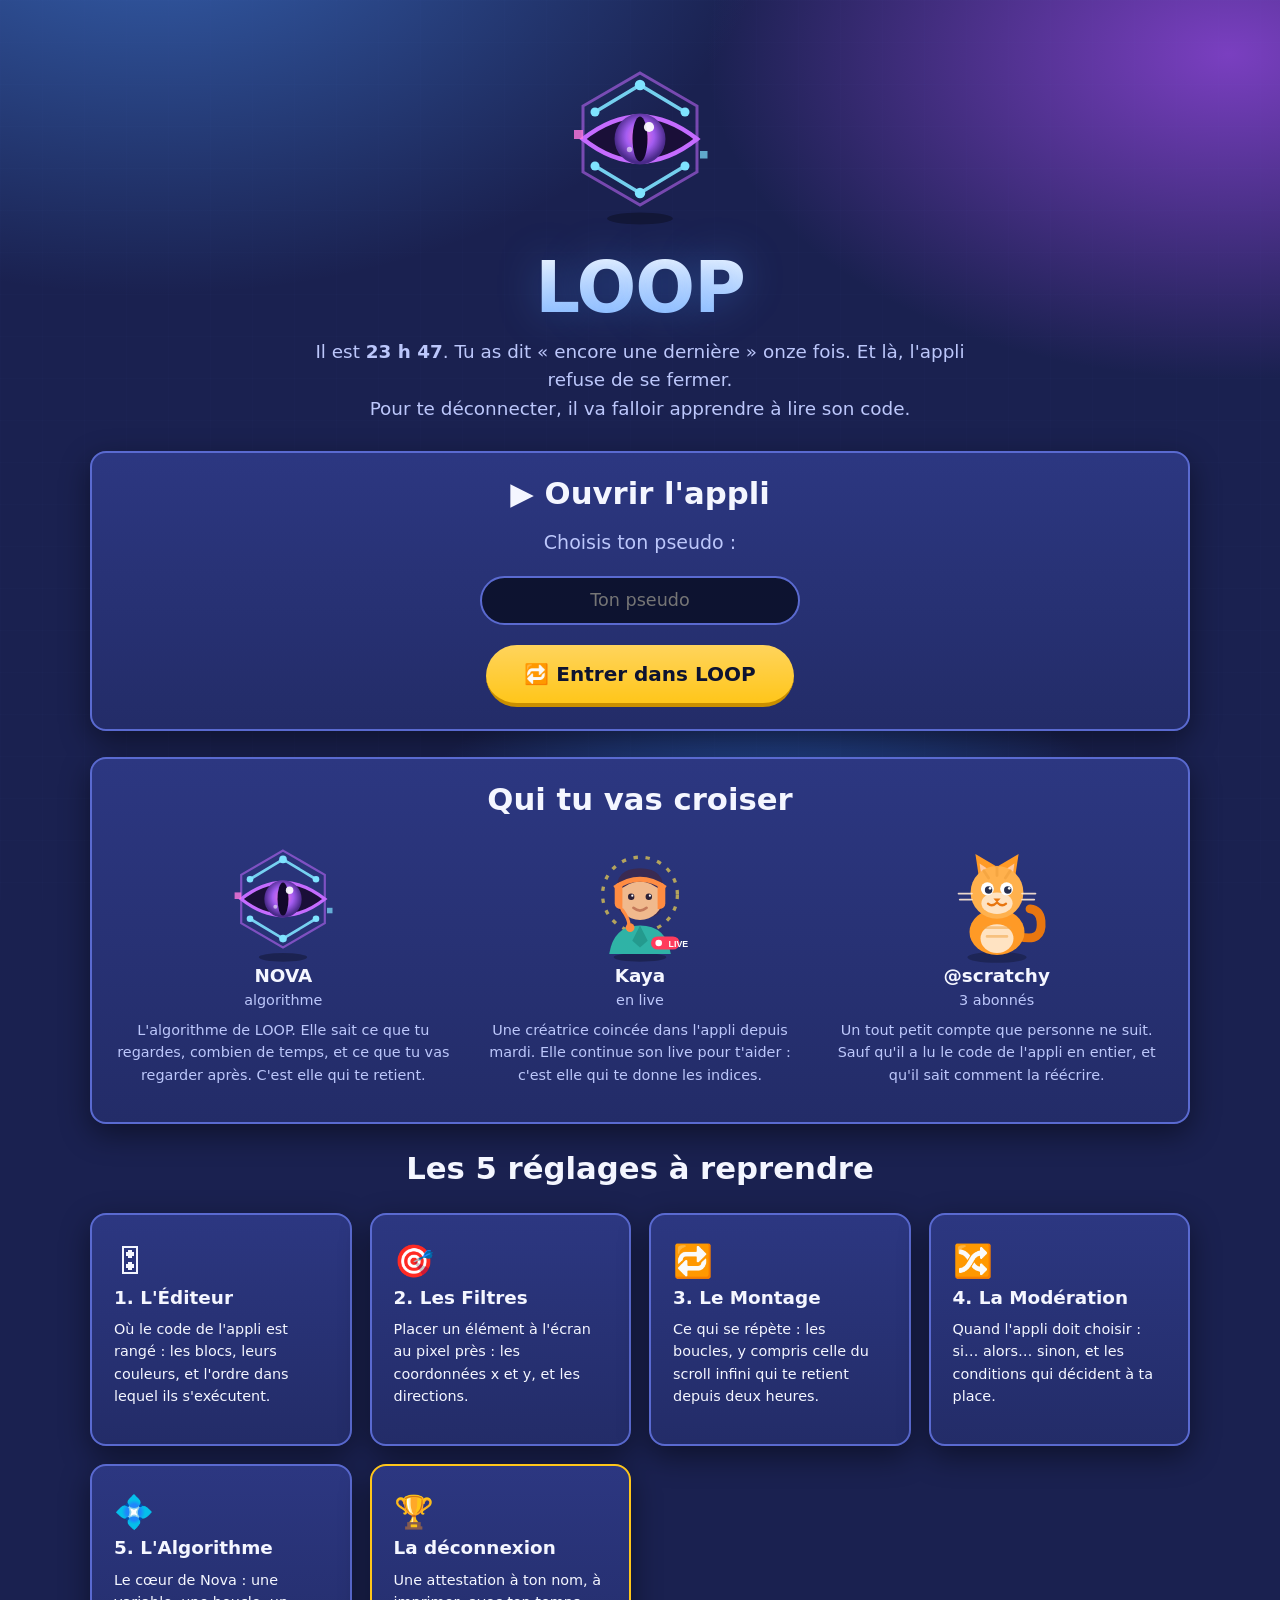
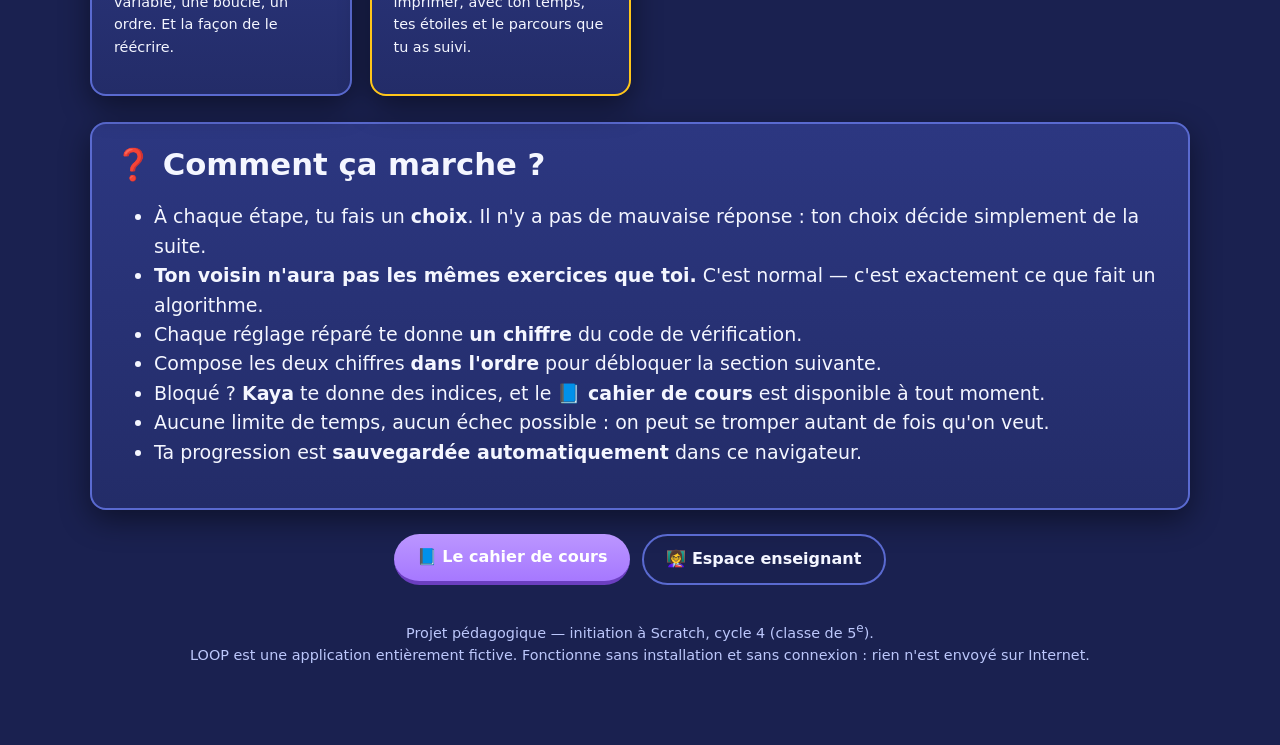
==== commit 9cd3d340: "Remplace l'escape game par LOOP, un parcours à embranchements Refonte complète du scénario et de l'a" ====
--- a/jeu.html
+++ b/jeu.html
@@ -3,25 +3,26 @@
 <head>
 <meta charset="utf-8">
 <meta name="viewport" content="width=device-width, initial-scale=1">
-<title>L'Évasion du Labo 404 — la mission</title>
+<title>LOOP — l'appli dont on ne sort pas</title>
 <link rel="stylesheet" href="css/style.css">
 <link rel="stylesheet" href="css/blocs.css">
-<link rel="icon" href="data:image/svg+xml,<svg xmlns='http://www.w3.org/2000/svg' viewBox='0 0 100 100'><text y='.9em' font-size='90'>🐈</text></svg>">
+<link rel="stylesheet" href="css/appli.css">
+<link rel="icon" href="data:image/svg+xml,<svg xmlns='http://www.w3.org/2000/svg' viewBox='0 0 100 100'><text y='.9em' font-size='90'>🔁</text></svg>">
 </head>
 <body>
 
 <header class="hud">
-  <span class="hud__logo">🐈 Labo 404</span>
-  <span class="hud__info">🕵 <span id="pseudo">…</span></span>
+  <span class="hud__logo">🔁 LOOP</span>
+  <span class="hud__info">👤 <span id="pseudo">…</span></span>
   <span class="hud__info">⏱ <span id="chrono">00:00</span></span>
-  <span class="hud__info" id="num-salle">Salle 1/5</span>
-  <div class="barre-progression" title="Progression totale">
+  <span class="hud__info">Étape <span id="num-etape">1/5</span></span>
+  <div class="barre-progression" title="Progression">
     <div class="barre-progression__jauge" id="jauge"></div>
   </div>
   <span class="hud__espace"></span>
   <button class="btn btn--fantome" id="btn-memo">📘 Cours</button>
   <button class="btn btn--fantome" id="btn-son" aria-label="Couper le son">🔊</button>
-  <button class="btn btn--fantome" id="btn-quitter">🚪 Accueil</button>
+  <button class="btn btn--fantome" id="btn-quitter">🏠 Accueil</button>
 </header>
 
 <main class="page conteneur" id="scene"></main>
@@ -32,9 +33,11 @@
 <script src="js/illustrations.js"></script>
 <script src="js/cours.js"></script>
 <script src="js/memo.js"></script>
-<script src="js/salles.js"></script>
+<script src="js/parcours.js"></script>
 <script src="js/audio.js"></script>
 <script src="js/progression.js"></script>
+<script src="js/recit.js"></script>
+<script src="js/enigmes.js"></script>
 <script src="js/jeu.js"></script>
 </body>
 </html>
--- a/css/style.css
+++ b/css/style.css
@@ -694,6 +694,65 @@
 .recit { max-width: 760px; margin-inline: auto; }
 .recit .dialogue { margin-bottom: 20px; }
 
+/* Répliques qui s'écrivent une par une */
+.recit__bulle { animation: entre-bulle .32s ease both; }
+@keyframes entre-bulle {
+  from { opacity: 0; transform: translateY(12px); }
+  to   { opacity: 1; transform: none; }
+}
+
+.recit__pied {
+  display: flex;
+  align-items: center;
+  justify-content: space-between;
+  flex-wrap: wrap;
+  gap: 12px;
+  margin-top: 6px;
+  padding-top: 12px;
+  border-top: 2px dashed var(--bord);
+}
+.recit__passer {
+  font-family: inherit; font-size: .88rem; font-weight: 700;
+  color: var(--texte-doux);
+  background: transparent;
+  border: 2px solid var(--bord);
+  border-radius: 999px;
+  padding: .4em 1em;
+  cursor: pointer;
+}
+.recit__passer:hover { border-color: var(--jaune); color: var(--jaune); }
+.recit__invite { font-size: .92rem; color: var(--texte-doux); }
+.recit__invite b {
+  display: inline-block;
+  padding: 1px 8px;
+  border: 2px solid var(--bord);
+  border-bottom-width: 3px;
+  border-radius: 6px;
+  background: #0d1330;
+  color: var(--texte);
+}
+.recit__fleche {
+  display: inline-block;
+  color: var(--jaune);
+  animation: rebond 1.1s ease-in-out infinite;
+}
+@keyframes rebond {
+  0%, 100% { transform: translateY(0); opacity: .5; }
+  50%      { transform: translateY(4px); opacity: 1; }
+}
+
+/* Curseur clignotant pendant la frappe */
+.ecriture-en-cours::after {
+  content: "▌";
+  color: var(--jaune);
+  margin-left: 1px;
+  animation: clignote .7s steps(1) infinite;
+}
+@keyframes clignote { 50% { opacity: 0; } }
+
+/* La zone de jeu apparaît une fois le dialogue terminé */
+.apparition { animation: apparait .45s ease both; }
+
 @media (max-width: 560px) {
   .dialogue__avatar { width: 56px; }
   .bandeau__voile { background: linear-gradient(180deg, rgba(16,20,48,.35) 0%, rgba(16,20,48,.9) 100%); }
--- a/css/appli.css
+++ b/css/appli.css
@@ -0,0 +1,266 @@
+/* =========================================================
+   appli.css — l'habillage de LOOP
+   ---------------------------------------------------------
+   Le récit se joue dans une colonne étroite qui ressemble à
+   un écran de téléphone ; les énigmes, elles, s'ouvrent en
+   grand dans une fenêtre séparée (elles ont besoin de place).
+   ========================================================= */
+
+/* ---------------------------------------------------------
+   L'écran de l'appli
+   --------------------------------------------------------- */
+.ecran {
+  width: min(600px, 96vw);
+  margin: 0 auto 26px;
+  background: linear-gradient(180deg, #12173a, #0d1130);
+  border: 2px solid var(--bord);
+  border-radius: 30px;
+  box-shadow: var(--ombre), 0 0 60px color-mix(in srgb, var(--accent) 22%, transparent);
+  overflow: hidden;
+}
+
+.ecran__barre {
+  display: flex;
+  align-items: center;
+  gap: 10px;
+  padding: 10px 18px;
+  font-size: .82rem;
+  font-weight: 700;
+  color: var(--texte-doux);
+  background: rgba(0, 0, 0, .35);
+  border-bottom: 1px solid var(--bord);
+}
+.ecran__marque {
+  font-weight: 900;
+  letter-spacing: 3px;
+  font-size: .95rem;
+  background: linear-gradient(90deg, #7fe3ff, var(--accent));
+  -webkit-background-clip: text;
+  background-clip: text;
+  color: transparent;
+}
+.ecran__vide { flex: 1; }
+.ecran__contenu { padding: 18px clamp(12px, 3vw, 20px) 22px; }
+
+/* ---------------------------------------------------------
+   Un message dans le fil
+   --------------------------------------------------------- */
+.msg {
+  display: flex;
+  align-items: flex-start;
+  gap: 12px;
+  margin-bottom: 16px;
+  animation: msg-entre .3s ease;
+}
+@keyframes msg-entre {
+  from { opacity: 0; transform: translateY(10px); }
+  to   { opacity: 1; transform: none; }
+}
+
+.msg__avatar {
+  flex: 0 0 auto;
+  width: 52px; height: 52px;
+  border-radius: 50%;
+  display: grid; place-items: center;
+  overflow: hidden;
+  background: #0b0f28;
+  border: 2px solid var(--bord);
+}
+.msg__avatar svg { width: 100%; height: 100%; }
+.msg__avatar--lettre {
+  font-weight: 900;
+  font-size: 1.2rem;
+  color: #0e1330;
+}
+
+.msg__corps { flex: 1; min-width: 0; }
+.msg__tete {
+  display: flex; align-items: baseline; gap: 8px;
+  flex-wrap: wrap;
+  margin-bottom: 4px;
+}
+.msg__nom { font-weight: 800; font-size: .95rem; }
+.msg__etiquette {
+  font-size: .66rem; font-weight: 800;
+  text-transform: uppercase; letter-spacing: 1.2px;
+  padding: 2px 8px; border-radius: 999px;
+  border: 1px solid currentColor;
+  opacity: .85;
+}
+.msg__heure { font-size: .74rem; color: var(--texte-doux); margin-left: auto; }
+
+.msg__bulle {
+  background: var(--panneau);
+  border: 2px solid var(--bord);
+  border-radius: 4px 18px 18px 18px;
+  padding: 11px 16px;
+}
+
+/* --- Nova : l'algorithme -------------------------------- */
+.msg--nova .msg__avatar { border-color: #c56bff; }
+.msg--nova .msg__nom,
+.msg--nova .msg__etiquette { color: #d6a8ff; }
+.msg--nova .msg__bulle {
+  background: linear-gradient(180deg, #33205e, #241543);
+  border-color: #a35cf0;
+  font-style: italic;
+}
+
+/* --- Kaya : la créatrice en live ------------------------ */
+.msg--kaya .msg__avatar { border-color: #ff3b5c; box-shadow: 0 0 0 2px rgba(255, 59, 92, .3); }
+.msg--kaya .msg__nom,
+.msg--kaya .msg__etiquette { color: #ff8fa3; }
+.msg--kaya .msg__bulle { border-color: #ff5f7a; }
+
+/* --- @scratchy : le petit compte ------------------------ */
+.msg--scratchy .msg__avatar { border-color: #ff9a26; }
+.msg--scratchy .msg__nom,
+.msg--scratchy .msg__etiquette { color: #ffb14d; }
+.msg--scratchy .msg__bulle { border-color: #ff9a26; }
+
+/* --- Les copains : messages du groupe ------------------- */
+.msg--ilyes .msg__avatar { background: linear-gradient(135deg, #6fdcf8, #3fc4e8); border-color: #3fc4e8; }
+.msg--nour  .msg__avatar { background: linear-gradient(135deg, #ffd45c, #ffab19); border-color: #ffab19; }
+.msg--ilyes .msg__nom { color: #7fe3ff; }
+.msg--nour  .msg__nom { color: #ffc61a; }
+.msg--ilyes .msg__bulle,
+.msg--nour  .msg__bulle { background: #23306b; border-color: #46589f; }
+
+/* --- La voix du récit ----------------------------------- */
+.msg--recit {
+  display: block;
+  padding: 12px 18px;
+  border-left: 4px solid var(--accent);
+  background: rgba(0, 0, 0, .3);
+  border-radius: 0 12px 12px 0;
+  color: var(--texte-doux);
+  font-style: italic;
+}
+
+/* ---------------------------------------------------------
+   Le choix qui fait bifurquer le parcours
+   --------------------------------------------------------- */
+.bifurcation {
+  border: 2px solid var(--accent);
+  border-radius: 20px;
+  background: linear-gradient(180deg, color-mix(in srgb, var(--accent) 16%, transparent), transparent);
+  padding: 20px;
+  margin-top: 10px;
+}
+.bifurcation__titre {
+  font-size: .74rem; font-weight: 800;
+  text-transform: uppercase; letter-spacing: 2px;
+  color: var(--accent);
+  margin-bottom: 4px;
+}
+.bifurcation__question { font-weight: 800; font-size: 1.1rem; margin-bottom: 14px; }
+.bifurcation__options { display: grid; gap: 12px; }
+
+.option-branche {
+  font-family: inherit;
+  font-size: 1rem;
+  text-align: left;
+  color: var(--texte);
+  background: var(--panneau-2);
+  border: 2px solid var(--bord);
+  border-radius: 14px;
+  padding: 14px 18px;
+  cursor: pointer;
+  transition: transform .12s ease, border-color .15s, background .15s;
+}
+.option-branche:hover {
+  border-color: var(--accent);
+  background: color-mix(in srgb, var(--accent) 22%, var(--panneau-2));
+  transform: translateX(5px);
+}
+.option-branche:focus-visible { outline: 3px solid var(--accent); outline-offset: 3px; }
+
+.bifurcation__note {
+  margin-top: 14px;
+  font-size: .82rem;
+  color: var(--texte-doux);
+  text-align: center;
+}
+
+/* ---------------------------------------------------------
+   Les deux énigmes de l'étape
+   --------------------------------------------------------- */
+.taches { display: grid; gap: 14px; }
+.tache {
+  position: relative;
+  display: flex;
+  align-items: center;
+  gap: 16px;
+  text-align: left;
+  font-family: inherit;
+  color: var(--texte);
+  background: var(--panneau);
+  border: 2px solid var(--bord);
+  border-radius: 18px;
+  padding: 16px 18px;
+  cursor: pointer;
+  transition: transform .12s ease, border-color .15s;
+}
+.tache:hover { transform: translateY(-3px); border-color: var(--accent); }
+.tache__icone {
+  flex: 0 0 auto;
+  width: 52px; height: 52px;
+  display: grid; place-items: center;
+  font-size: 1.7rem;
+  border-radius: 16px;
+  background: color-mix(in srgb, var(--accent) 28%, transparent);
+  border: 2px solid color-mix(in srgb, var(--accent) 55%, transparent);
+}
+.tache__titre { font-weight: 800; }
+.tache__etat { font-size: .85rem; color: var(--texte-doux); }
+.tache--ok { border-color: var(--vert); background: linear-gradient(180deg, #22553c, #1a3b2c); }
+.tache--ok .tache__etat { color: #9df09d; }
+.tache__puce { margin-left: auto; font-size: 1.4rem; }
+
+/* ---------------------------------------------------------
+   Le code de vérification (le « cadenas » de l'appli)
+   --------------------------------------------------------- */
+.verif {
+  margin-top: 20px;
+  text-align: center;
+  border: 2px solid #6b4fa8;
+  border-radius: 20px;
+  background: linear-gradient(180deg, #2a2144, #1a1430);
+  padding: 22px;
+}
+.verif__titre { font-weight: 800; font-size: 1.15rem; margin-bottom: 4px; }
+.verif__sous { color: var(--texte-doux); font-size: .9rem; margin-bottom: 16px; }
+.verif__cases { display: flex; justify-content: center; gap: 14px; margin-bottom: 16px; }
+.verif__case {
+  width: 66px; height: 82px;
+  font-size: 2.2rem; font-weight: 800; text-align: center;
+  font-family: "Courier New", monospace;
+  color: var(--jaune);
+  background: #0b0f24;
+  border: 3px solid #6b4fa8;
+  border-radius: 14px;
+}
+.verif__case:focus { outline: 3px solid var(--jaune); outline-offset: 2px; }
+.verif--secoue { animation: secoue .4s; }
+
+/* ---------------------------------------------------------
+   Le profil que Nova constitue au fil des choix
+   --------------------------------------------------------- */
+.profil {
+  display: flex; flex-wrap: wrap; gap: 8px;
+  justify-content: center;
+  margin-top: 14px;
+}
+.profil__etiquette {
+  font-size: .78rem; font-weight: 700;
+  padding: 4px 12px;
+  border-radius: 999px;
+  background: rgba(197, 107, 255, .16);
+  border: 1px solid #a35cf0;
+  color: #d6a8ff;
+}
+
+@media (max-width: 560px) {
+  .msg__avatar { width: 42px; height: 42px; }
+  .verif__case { width: 54px; height: 68px; font-size: 1.8rem; }
+}
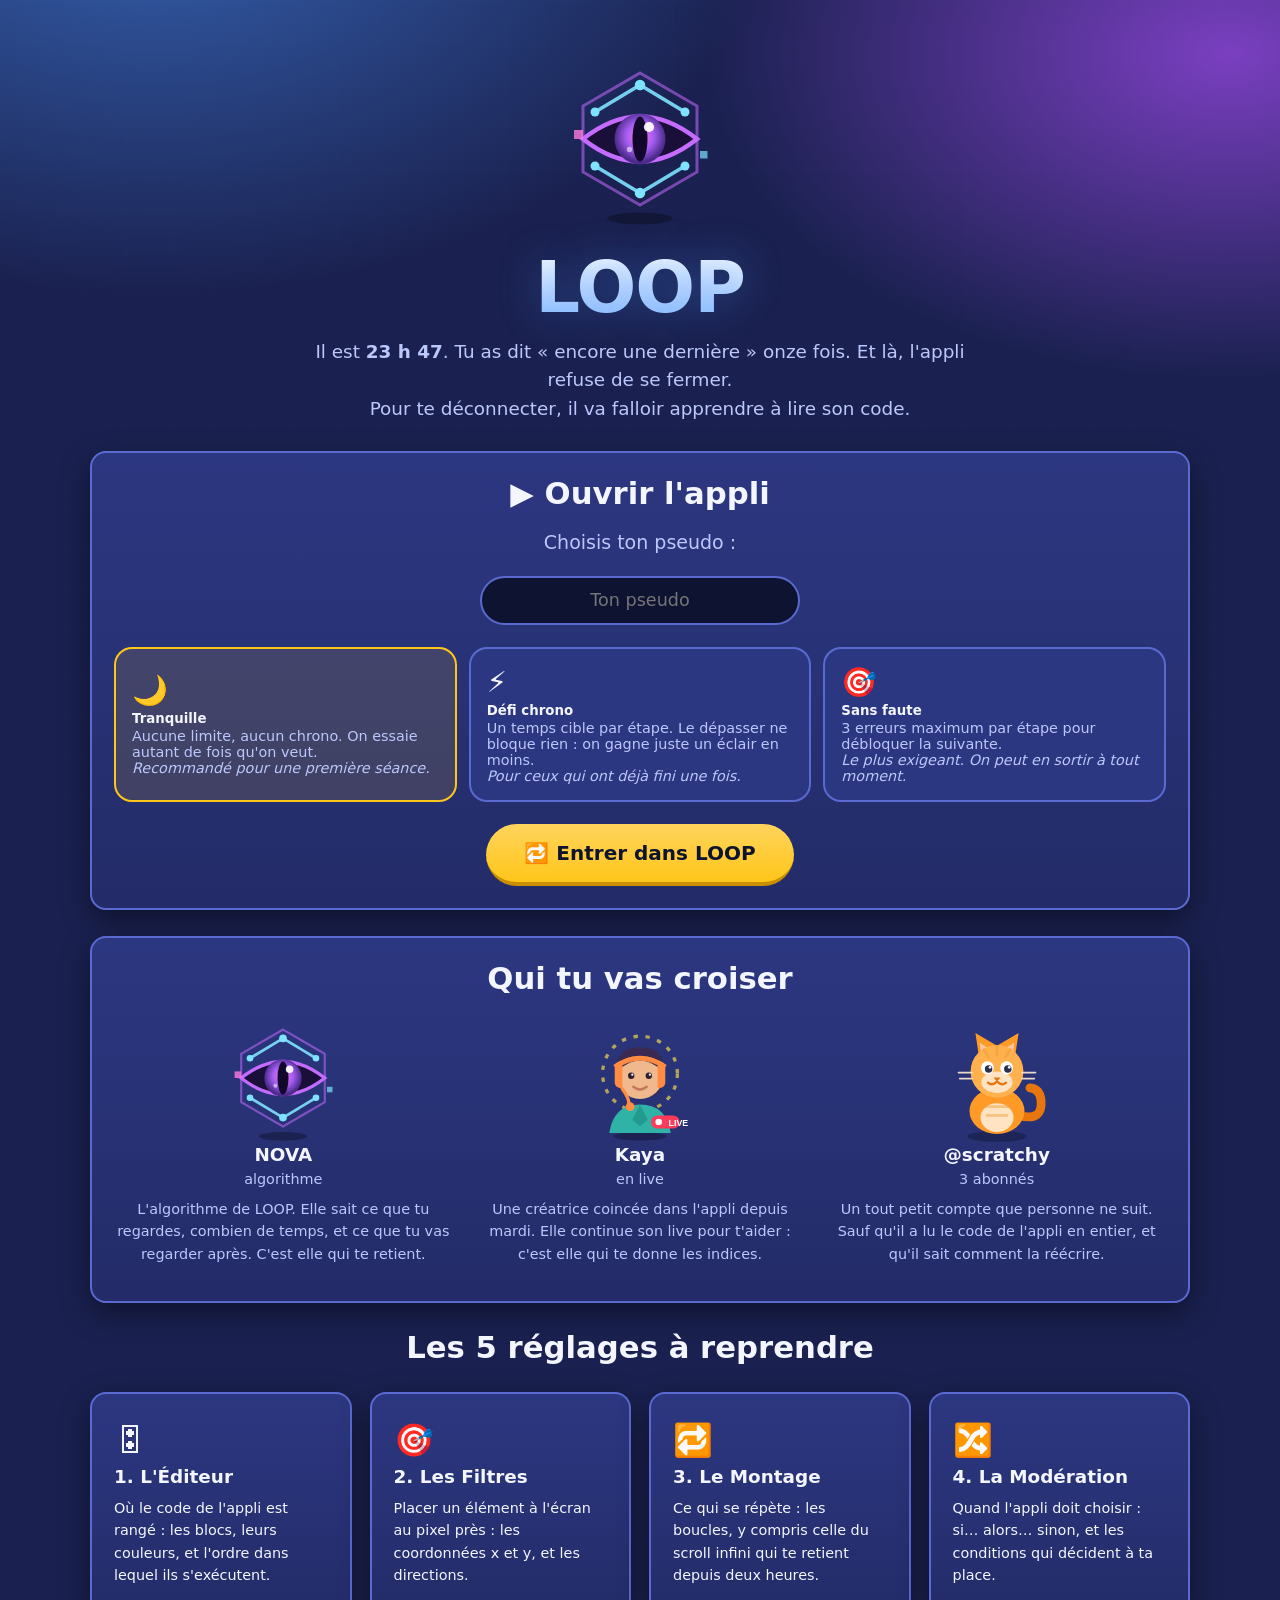
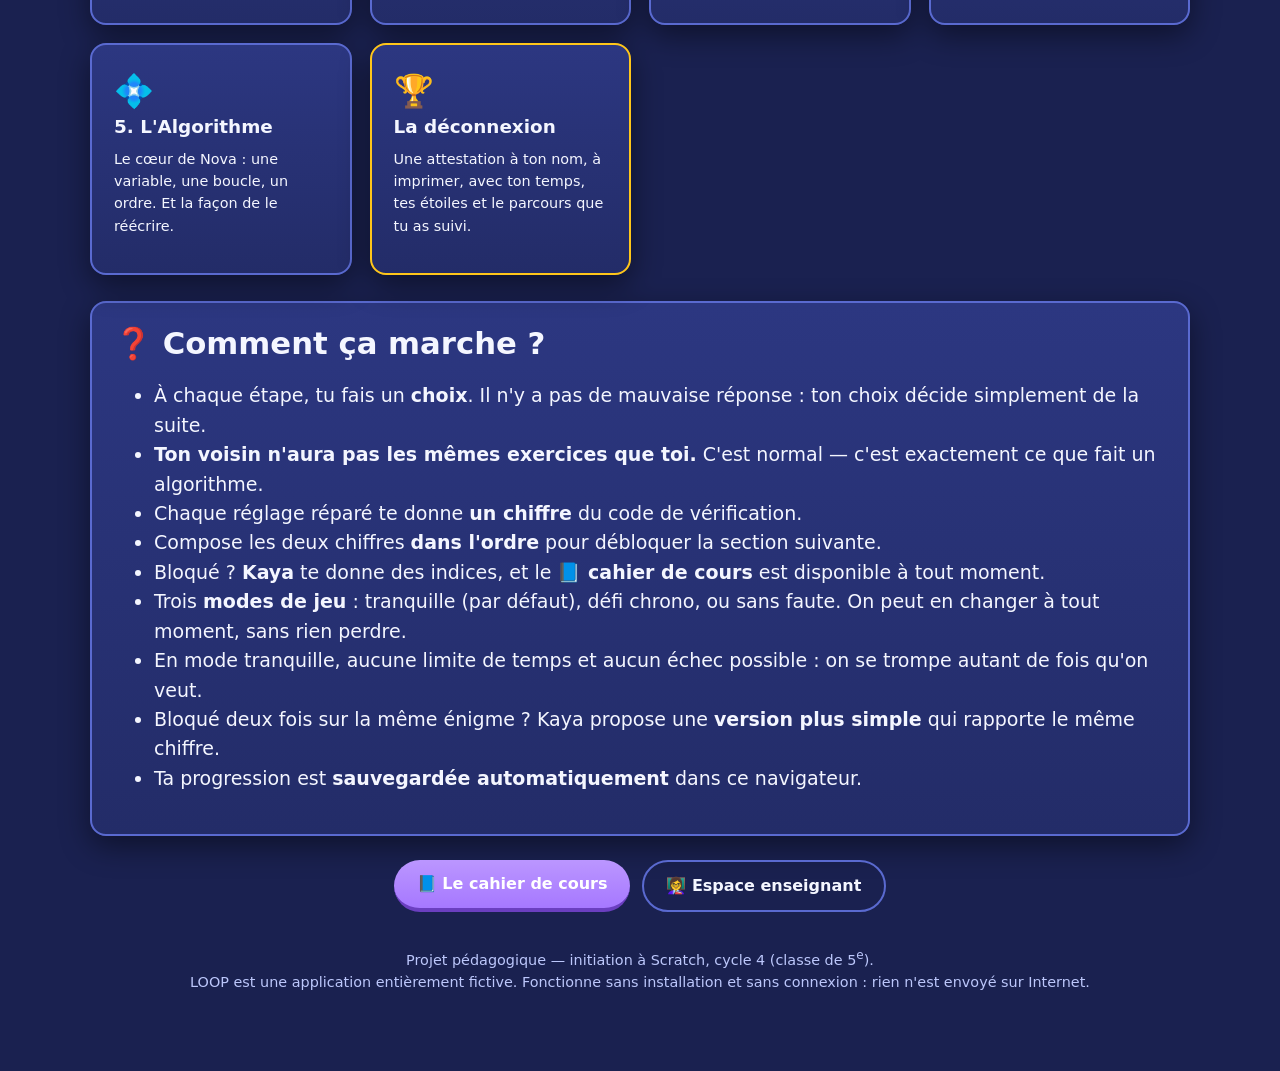
==== commit 430d4f43: "Décors, profil algorithmique, réactions de Nova, remédiation et modes de jeu Cinq ajouts, dont deux " ====
--- a/jeu.html
+++ b/jeu.html
@@ -20,6 +20,7 @@
     <div class="barre-progression__jauge" id="jauge"></div>
   </div>
   <span class="hud__espace"></span>
+  <button class="btn btn--fantome" id="btn-mode">🎮 Mode</button>
   <button class="btn btn--fantome" id="btn-memo">📘 Cours</button>
   <button class="btn btn--fantome" id="btn-son" aria-label="Couper le son">🔊</button>
   <button class="btn btn--fantome" id="btn-quitter">🏠 Accueil</button>
--- a/css/style.css
+++ b/css/style.css
@@ -215,7 +215,16 @@
   font-size: .95rem;
 }
 .hud__espace { flex: 1 1 auto; }
-.hud .btn { font-size: .9rem; padding: .5em 1em; }
+.hud .btn { font-size: .85rem; padding: .45em .85em; }
+/* Au-delà de quatre boutons, la barre déborde : on allège d'abord
+   ce qui est décoratif, puis les libellés. */
+@media (max-width: 1250px) {
+  .hud .barre-progression { display: none; }
+}
+@media (max-width: 1000px) {
+  .hud__logo { font-size: .95rem; }
+  .hud .btn { font-size: .8rem; padding: .4em .7em; }
+}
 
 .barre-progression {
   height: 10px;
--- a/css/appli.css
+++ b/css/appli.css
@@ -264,3 +264,57 @@
   .msg__avatar { width: 42px; height: 42px; }
   .verif__case { width: 54px; height: 68px; font-size: 1.8rem; }
 }
+
+/* ---------------------------------------------------------
+   Rappel du mode de jeu, au-dessus des énigmes
+   --------------------------------------------------------- */
+.mode-rappel {
+  display: flex;
+  align-items: center;
+  gap: 10px;
+  flex-wrap: wrap;
+  margin: 0 0 16px;
+  padding: 9px 14px;
+  border-radius: 999px;
+  font-size: .88rem;
+  background: rgba(0, 0, 0, .3);
+  border: 2px solid var(--bord);
+}
+.mode-rappel--chrono { border-color: #ffc61a; }
+.mode-rappel--expert { border-color: #ff6b8b; }
+.mode-rappel__valeur {
+  margin-left: auto;
+  font-variant-numeric: tabular-nums;
+  font-weight: 700;
+  color: var(--texte-doux);
+}
+.mode-rappel__valeur--depasse { color: var(--rouge); }
+.mode-rappel__changer {
+  font-family: inherit;
+  font-size: .8rem;
+  color: var(--texte-doux);
+  background: transparent;
+  border: 1px solid var(--bord);
+  border-radius: 999px;
+  padding: 3px 12px;
+  cursor: pointer;
+}
+.mode-rappel__changer:hover { border-color: var(--accent); color: var(--texte); }
+
+/* Cartes de choix du mode, sur la page d'accueil */
+.modes { display: grid; gap: 12px; grid-template-columns: repeat(auto-fit, minmax(210px, 1fr)); }
+.carte-mode {
+  font-family: inherit;
+  text-align: left;
+  color: var(--texte);
+  background: var(--panneau);
+  border: 2px solid var(--bord);
+  border-radius: 18px;
+  padding: 16px;
+  cursor: pointer;
+  transition: transform .12s ease, border-color .15s;
+}
+.carte-mode:hover { transform: translateY(-3px); border-color: var(--accent); }
+.carte-mode--choisi { border-color: var(--jaune); background: rgba(255, 198, 26, .12); }
+.carte-mode__icone { font-size: 1.8rem; }
+.carte-mode__nom { font-weight: 800; margin: 4px 0 2px; }
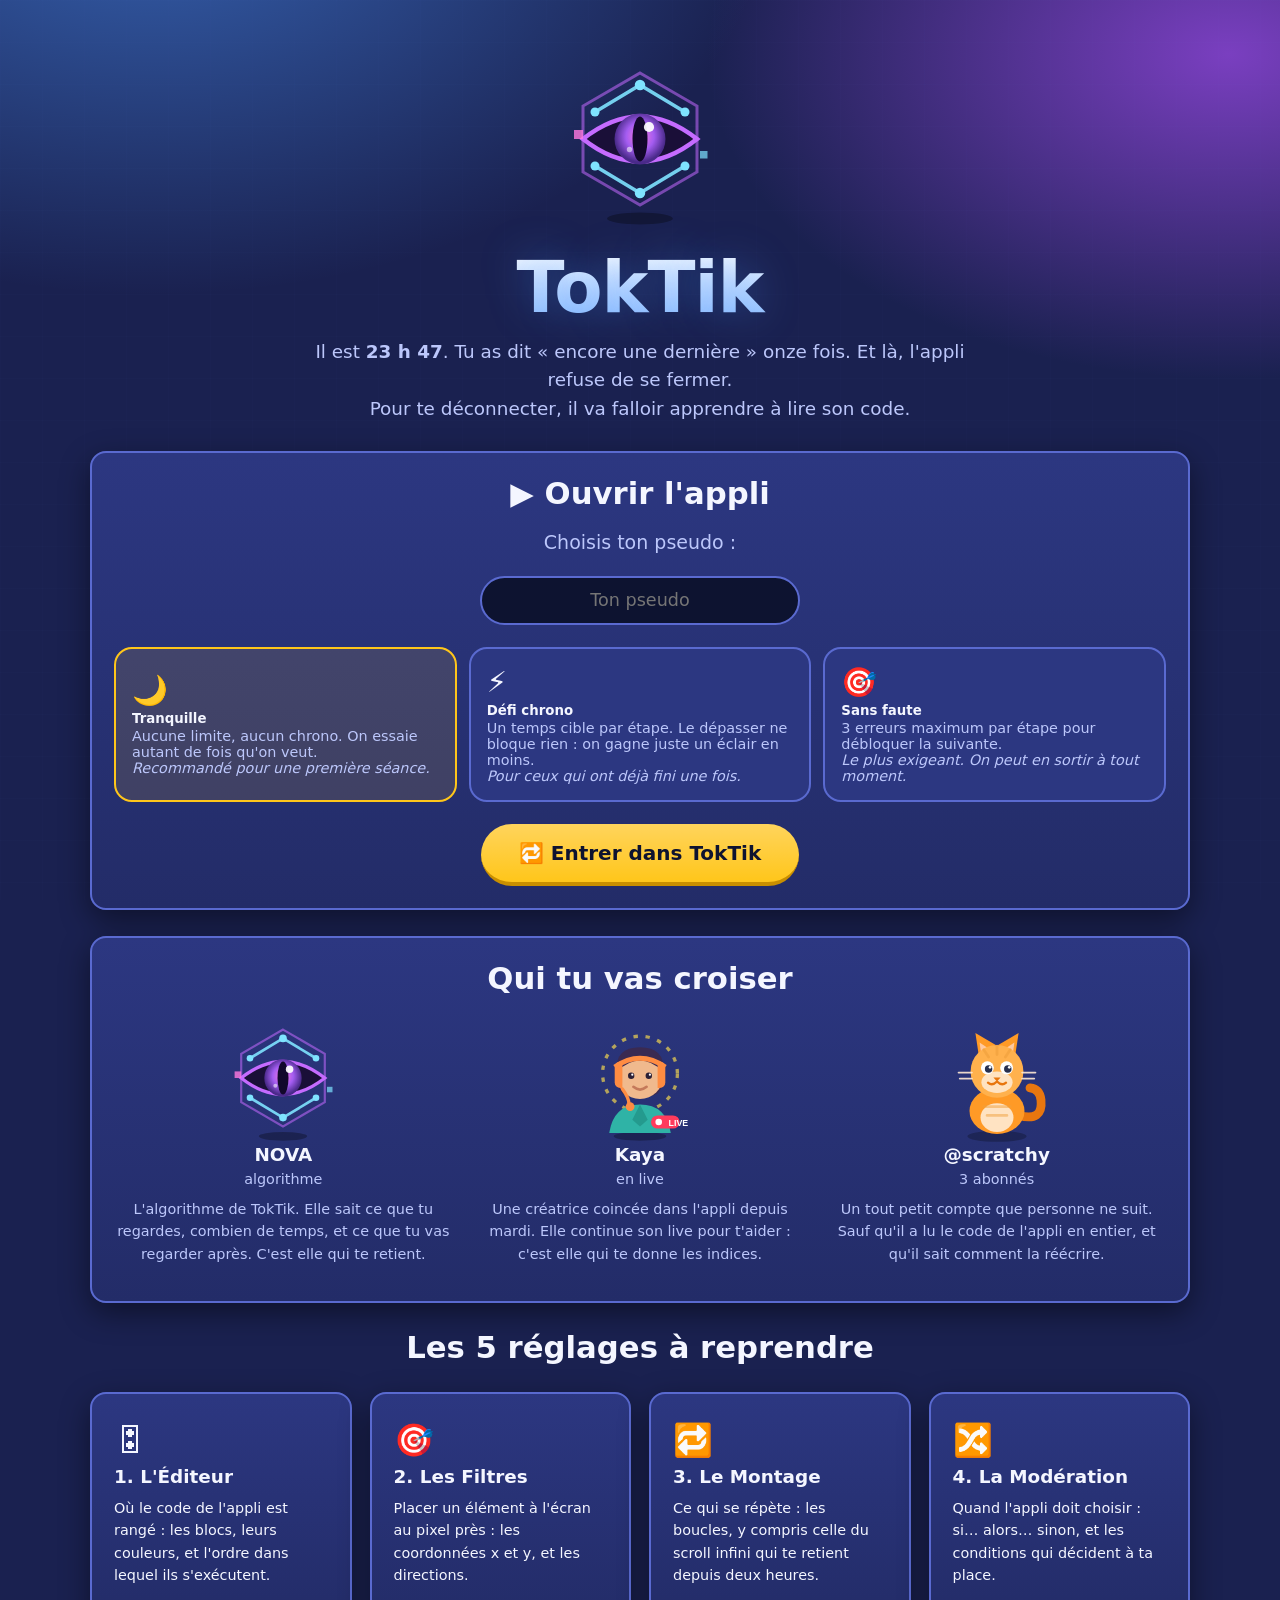
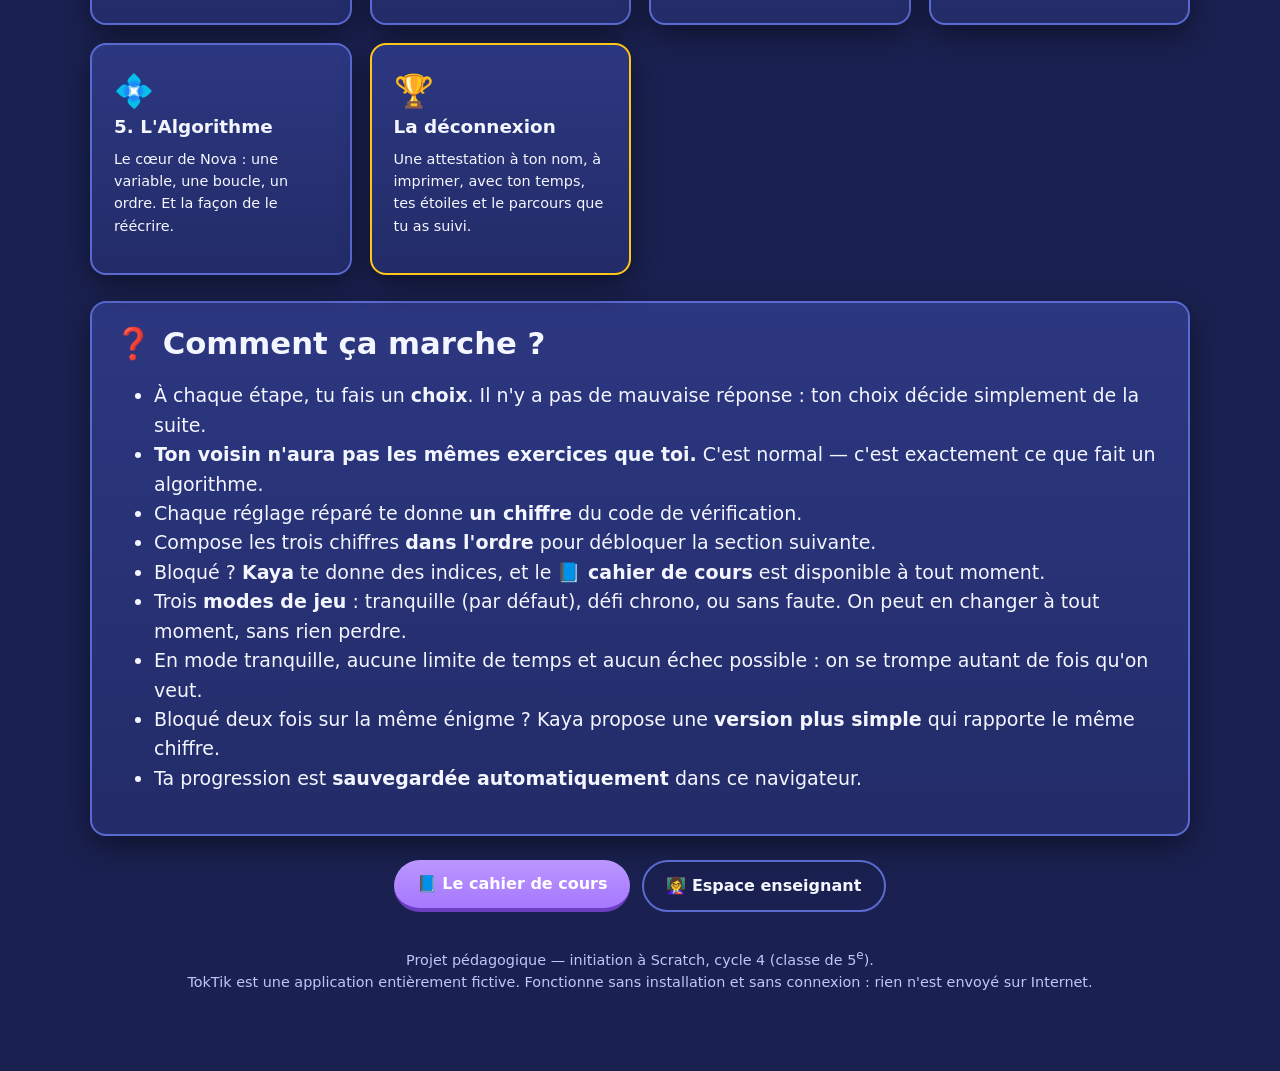
==== commit 5d38dbb7: "Renomme l'application en TokTik Le nom « LOOP » demandait un détour pour comprendre qu'il s'agissait" ====
--- a/jeu.html
+++ b/jeu.html
@@ -3,7 +3,7 @@
 <head>
 <meta charset="utf-8">
 <meta name="viewport" content="width=device-width, initial-scale=1">
-<title>LOOP — l'appli dont on ne sort pas</title>
+<title>TokTik — l'appli dont on ne sort pas</title>
 <link rel="stylesheet" href="css/style.css">
 <link rel="stylesheet" href="css/blocs.css">
 <link rel="stylesheet" href="css/appli.css">
@@ -12,7 +12,7 @@
 <body>
 
 <header class="hud">
-  <span class="hud__logo">🔁 LOOP</span>
+  <span class="hud__logo">🔁 TokTik</span>
   <span class="hud__info">👤 <span id="pseudo">…</span></span>
   <span class="hud__info">⏱ <span id="chrono">00:00</span></span>
   <span class="hud__info">Étape <span id="num-etape">1/5</span></span>
--- a/css/appli.css
+++ b/css/appli.css
@@ -1,5 +1,5 @@
 /* =========================================================
-   appli.css — l'habillage de LOOP
+   appli.css — l'habillage de TokTik
    ---------------------------------------------------------
    Le récit se joue dans une colonne étroite qui ressemble à
    un écran de téléphone ; les énigmes, elles, s'ouvrent en
